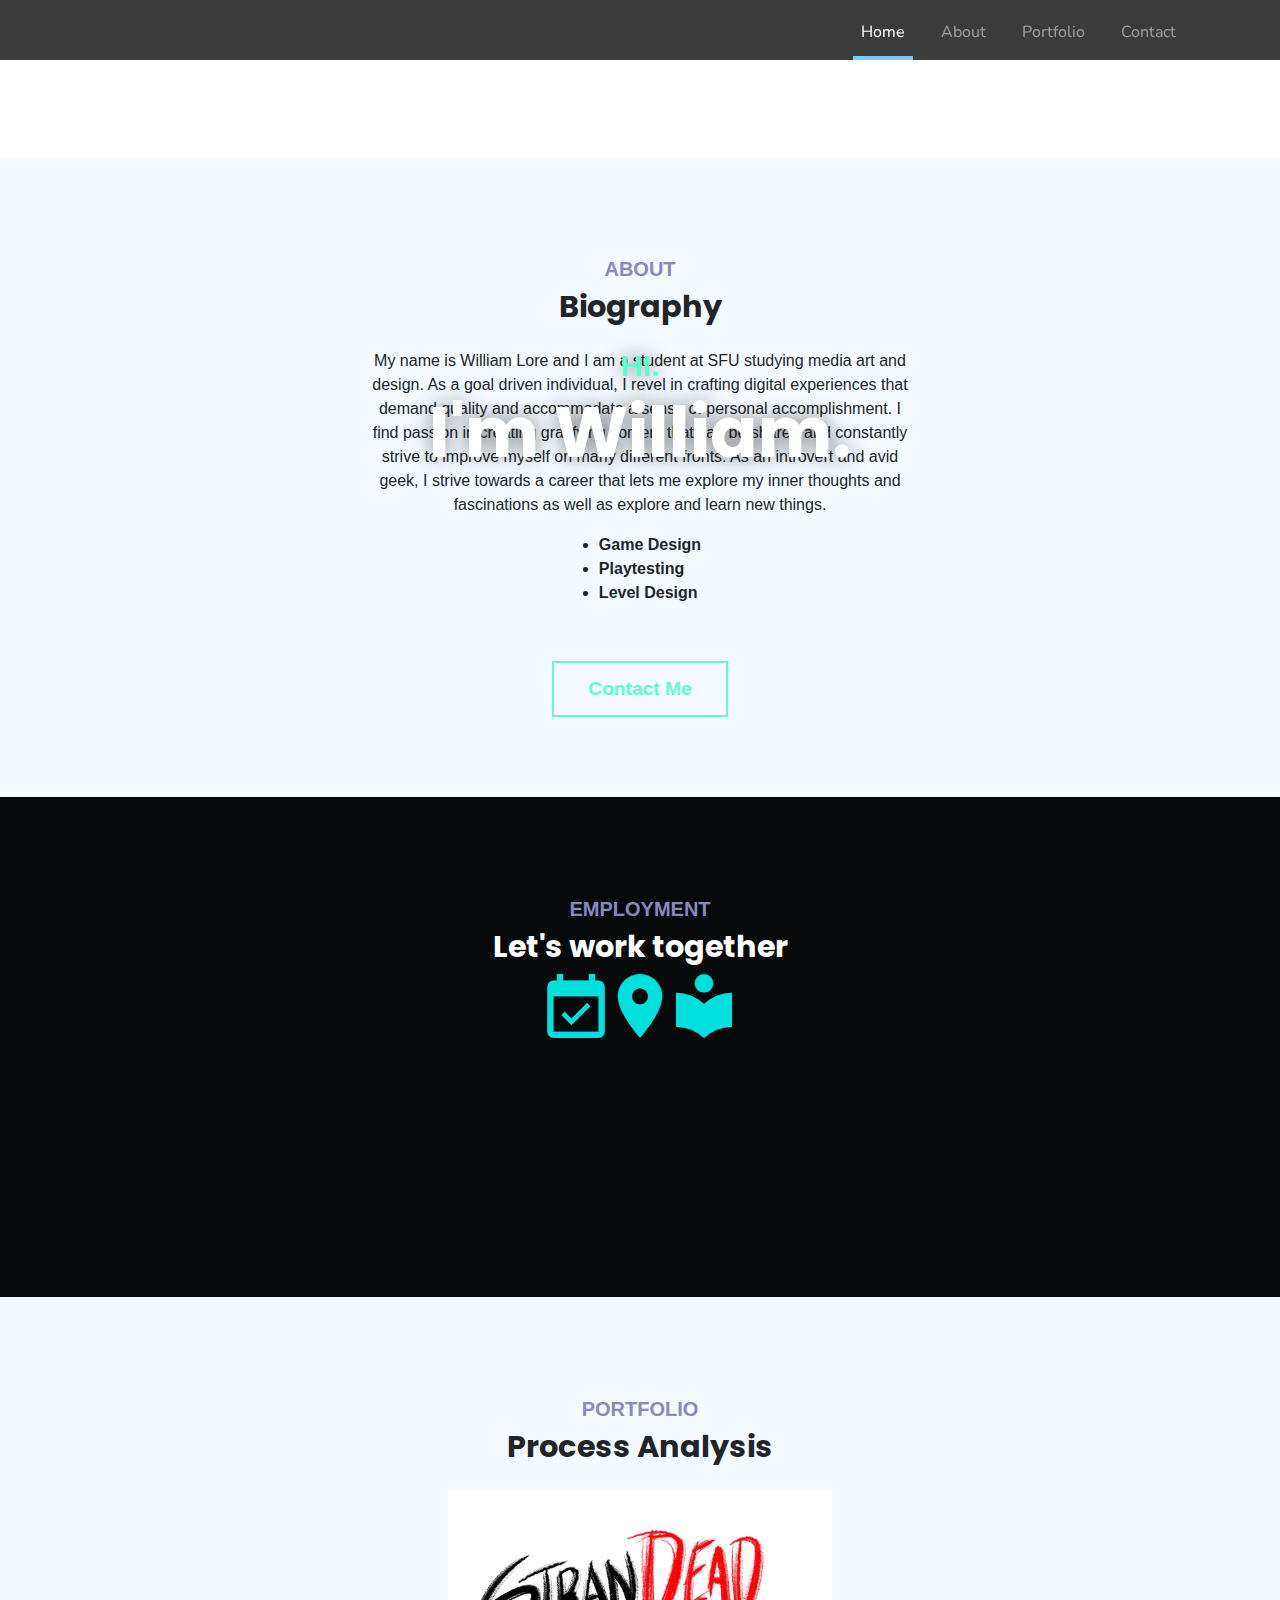
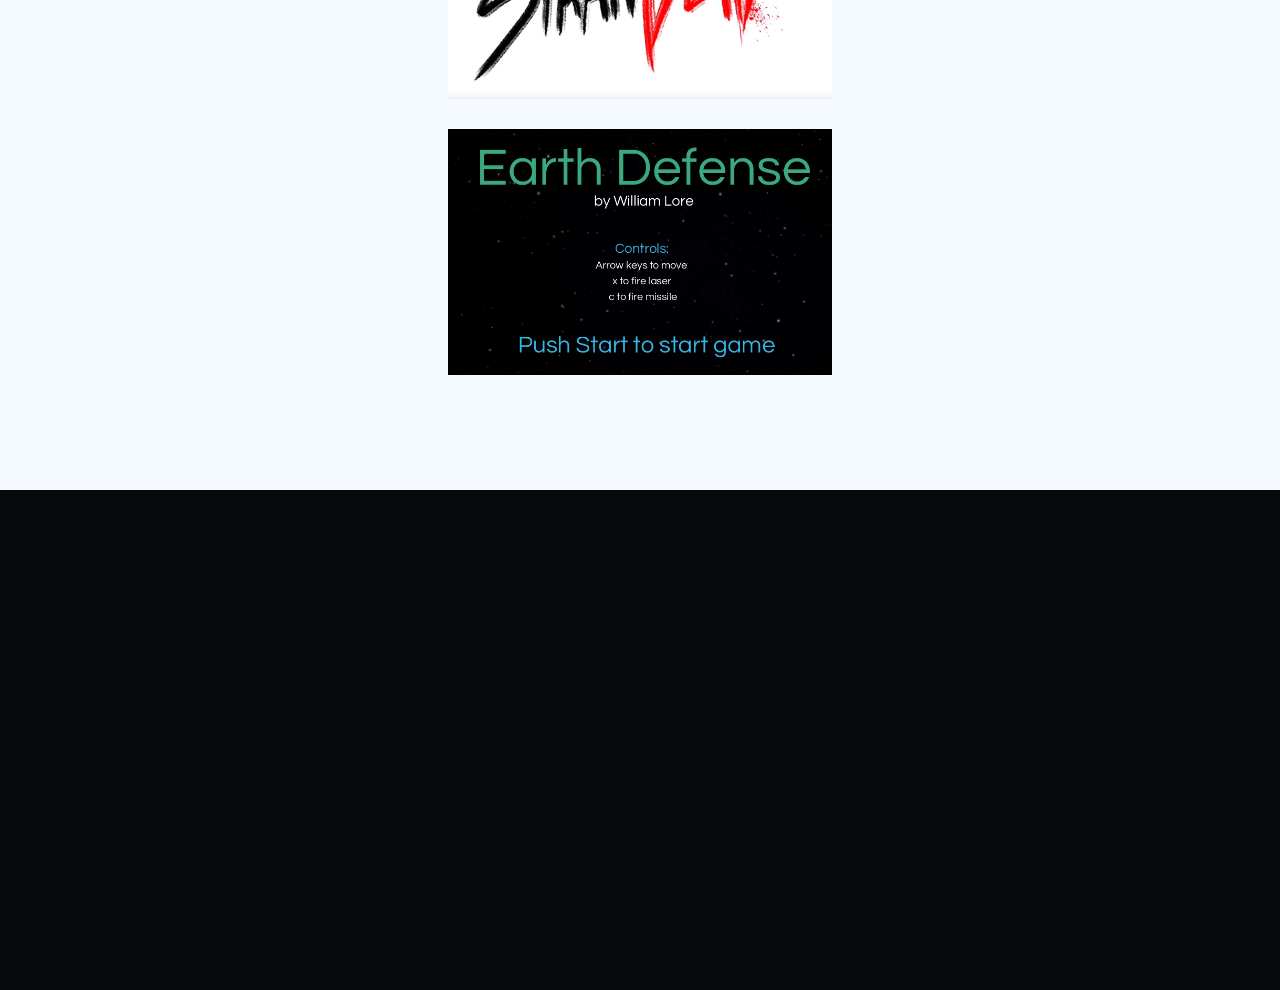
==== Final Portfolio/index.html @ f17a0627 "April 3 Updates" ====
<!doctype html>
<html lang="en">

<head>
    <meta charset="utf-8">
    <meta name="viewport" content="width=device-width, initial-scale=1.0">
    <title>Bootstrap Test</title>
    <!-- Bootstrap elements -->
    <script src="https://code.jquery.com/jquery-3.2.1.slim.min.js" integrity="sha384-KJ3o2DKtIkvYIK3UENzmM7KCkRr/rE9/Qpg6aAZGJwFDMVNA/GpGFF93hXpG5KkN" crossorigin="anonymous"></script>
    <script src="https://cdnjs.cloudflare.com/ajax/libs/popper.js/1.12.9/umd/popper.min.js" integrity="sha384-ApNbgh9B+Y1QKtv3Rn7W3mgPxhU9K/ScQsAP7hUibX39j7fakFPskvXusvfa0b4Q" crossorigin="anonymous"></script>
    <script src="https://maxcdn.bootstrapcdn.com/bootstrap/4.0.0/js/bootstrap.min.js" integrity="sha384-JZR6Spejh4U02d8jOt6vLEHfe/JQGiRRSQQxSfFWpi1MquVdAyjUar5+76PVCmYl" crossorigin="anonymous"></script>
    <link rel="stylesheet" href="https://maxcdn.bootstrapcdn.com/bootstrap/4.0.0/css/bootstrap.min.css" integrity="sha384-Gn5384xqQ1aoWXA+058RXPxPg6fy4IWvTNh0E263XmFcJlSAwiGgFAW/dAiS6JXm" 
    crossorigin="anonymous">
    <!-- jquery -->
    <script src="js/jquery-3.3.1.min.js"></script>
    <!-- css links -->
    <link rel="stylesheet" href="css/main.css">
    <link rel="stylesheet" href="css/grid.css">
    <!-- fonts -->
    <link href="https://fonts.googleapis.com/css?family=Poppins" rel="stylesheet">
    <link href="https://fonts.googleapis.com/css?family=Nunito" rel="stylesheet">
</head>

<body>
  <nav class="navbar navbar-expand-md navbar-dark fixed-top navbar-color">
      <div class="container">
        <a class="navbar-brand" href="#"></a>
        <button class="navbar-toggler collapsed" type="button" data-toggle="collapse" data-target="#navbarCollapse" aria-controls="navbarCollapse" aria-expanded="false" aria-label="Toggle navigation">
          <span class="navbar-toggler-icon"></span>
        </button>
        <div class="navbar-collapse collapse navbar-custom" id="navbarCollapse">
          <ul class="navbar-nav">
              <li class="nav-item"><a class="nav-link active" href="#1">Home</a></li>
              <li class="nav-item"><a class="nav-link" href="#2">About</a></li>
              <li class="nav-item"><a class="nav-link" href="#3">Portfolio</a></li>
              <li class="nav-item"><a class="nav-link" href="#4">Contact</a></li>
          </ul>

        </div>
      </div>
  </nav>
  <div class="sections">
      <section class="intro" id="1">
        <video autoplay muted loop id="myVideo">
          <source src="testpls.mp4" type="video/mp4">
        </video>
      </section>

      </section>
      <div class="intro-text">
        <h1>HI.</h1>
        <h2>I'm William.</h2>
      </div>
      <section class="about" id ="2">
            <h3>about</h3>
            <h4>Biography</h4>
            <p class="bio">My name is William Lore and I am a student at SFU studying media art and design. As a  goal driven individual, 
            I revel in crafting digital experiences that demand quality and accommodate a sense of personal accomplishment. 
            I find passion in creating gratifying content that can be shared and constantly strive to improve myself on many different fronts. 
            As an introvert and avid geek, I strive towards a career that lets me explore 
            my inner thoughts and fascinations as well as explore and learn new things.</p>
            <ul>
              <b><li> Game Design </li></b>
              <b><li> Playtesting </li></b>
              <b><li> Level Design </li></b>
            </ul>
            <button class="button"> Contact Me </button>
      <!-- Employment Section-->
            <div class="employment">
              <h3>employment</h3>
              <h4>Let's work together</h4>
              <div class="grid-flex">
                  <div class="grid-flex-1of3">
                      <img src="img/available.png" alt="Image">
                  </div>
                  <div class="grid-flex-1of3">
                      <img src="img/map.png" alt="Image" >
                  </div>    
                  <div class="grid-flex-1of3">
                      <img src="img/reading.png" alt="Image" >
                  </div>    
              </div>

            </div>
      </section>
      <!-- Portfolio Section -->
      <section class="portfolio" id="3">
          <h3>portfolio</h3>
          <h4>Process Analysis</h4>
          <div class="image-link">
              <img src="img/pa1.png" alt="Image" class="image">
              <div class="overlay">
                  <div class="text">View Project Details</div>
              </div>
          </div>
          <div class="image-link">
              <img src="img/pa2.png" alt="Image" class="image">
              <div class="overlay">
                  <div class="text">View Project Details</div>
              </div>
          </div>
      </section>
      <section class="contact" id="4"></section>
  </div>


  <script>
  var sections = $('section')
    , nav = $('nav')
    , nav_height = nav.outerHeight();

  $(window).on('scroll', function () {
    var cur_pos = $(this).scrollTop();
    
    sections.each(function() {
      var top = $(this).offset().top - nav_height-4,
          bottom = top + $(this).outerHeight();
      
      if (cur_pos >= top && cur_pos <= bottom) {
        nav.find('a').removeClass('active');
        sections.removeClass('active');
        
        $(this).addClass('active');
        nav.find('a[href="#'+$(this).attr('id')+'"]').addClass('active');
      }
    });
  });

  nav.find('a').on('click', function () {
    var $el = $(this)
      , id = $el.attr('href');
    
    $('html, body').animate({
      scrollTop: $(id).offset().top - nav_height
    }, 500);
    
    return false;
  });
  </script>
  
</body>
</html>
---- Final Portfolio/css/main.css ----
/* Font and box styling for different tag elements */
h1{
    font-size:1.9em;
    font-family: 'Poppins-medium', sans-serif;
    text-transform: uppercase;
	color: #5DFDCB;
	text-align:center;
    text-shadow: 0 0 20px rgba(0, 0, 0, 0.5); 
    font-weight: bold;
}
h2 {
    font-size:4.4em;
    font-family: 'Poppins', sans-serif;
    font-weight:bold;
	color:white;
	text-align:center;
	text-shadow: 0 0 20px rgba(0, 0, 0, 0.5);
}
h3{
    font-size: 1.25em;
	color: #8789C0;
	font-family: 'Poppins-medium', sans-serif !important;
    text-transform: uppercase;
    font-weight:bold;
}
h4{
	font-size:1.9em;
	font-family: 'Poppins', sans-serif;
    font-weight: bold;
}

.button {
    background-color: transparent;
    border: none;
    color: white;
    padding: .6em 1.8em;
    text-align: center;
    text-decoration: none;
    display: inline-block;
    font-size: 1.2em;
    margin: 4px 2px;
    -webkit-transition-duration: 0.4s;
    transition-duration: 0.4s;
    cursor: pointer;
    border: 2px solid #5DFDCB;
    color: #5DFDCB;
    font-weight: bold;
    margin:40px 0;
    margin-bottom:80px;
}
.button:hover{
	background-color:#5DFDCB;
	color:white;
}
.navbar-color{
    background-color: rgba(0, 0, 0, 0.77); /* RGBa with 0.9 opacity */
    line-height: 2em;
}
.navbar-custom{
    justify-content: flex-end;
    font-family: 'Nunito', sans-serif !important;
}
.navbar-custom li{
    padding:0 10px;
}

.navbar-custom a.active{
    border-bottom:4px solid #7CC6FE;
}

/*intro section styling*/
.intro { 
    -webkit-background-size: cover;
    -moz-background-size: cover;
    background-size: cover;
    background-attachment: fixed;
    width: 100%;
    height: 100%;
    border:0;
    display: table;
    position: relative;
    text-align: center;
    filter:brightness(40%);
    right:100%;
}

.intro-text {
    position: absolute;
    top: 50%;
    left: 50%;
	transform: translate(-50%, -75%);
	display:flex;
	flex-direction:column;
}

/*sections styling*/
.about, .portfolio, .employment, .contact{
    display: flex;
    flex-direction:column;
    align-content: center;
    align-items:center;
    border:0;
}
.about, .portfolio, .employment{
    padding:100px 0;
    background-color: #F4FAFF;
}
.contact, .employment {
    width:100%;
    background-color: #08090A;
    height:500px;
}

/*about section styling*/
.about {
    padding-bottom:0;
}
.about ul{
    padding-left:20px;
}

.bio {
    max-width:540px;
    text-align:center;
    margin:1em; 
}
.employment h4 {
    color:white;
}

/* portfolio section styling */
.image-link {
	position: relative;
	width: 30%;
	cursor:pointer;
	margin:15px;
}
.overlay {
	position: absolute;
	top: 0;
	bottom: 0;
	left: 0;
	right: 0;
	height: 100%;
	width: 100%;
	opacity: 0;
	transition: .5s ease;
	background-color: rgba(0, 0, 0, 0.678);
}

.image-link:hover .overlay {
	opacity: 1;
}

.text {
	color: white;
	font-size: 1.8em;
	position: absolute;
	top: 50%;
	left: 50%;
	transform: translate(-50%, -50%);
	-ms-transform: translate(-50%, -50%);
	text-align: center;
	text-transform: uppercase;

}
.image {
	display: block;
	width: 100%;
	height: auto;
}
---- Final Portfolio/css/grid.css ----
/* This stylesheet covers dimensions of columns as well as its responsiveness among different resolutions*/
/* With this selector, we are specifying that all objects use the border-box model (not the content-box model)*/

*, *::after, *::before {
	-webkit-box-sizing: border-box;
	-moz-box-sizing: border-box;
	box-sizing: border-box;
}
.grid-flex{
    display:flex;
    max-width:1138px;
    justify-content:space-between;
   
}

.grid-flex-1of3 {
    display:flex;
    flex-direction:column;
    align-content:center;
   
}
/* Small devices (tablets, 768px and up) */
@media (min-width: 767.98px) { 
    .intro {
        right:0;
    }

    .navbar-color{
        padding-bottom:0;
    }

}
@media (min-width: 576px){
    .container {
        max-width:1138px;
    }
}
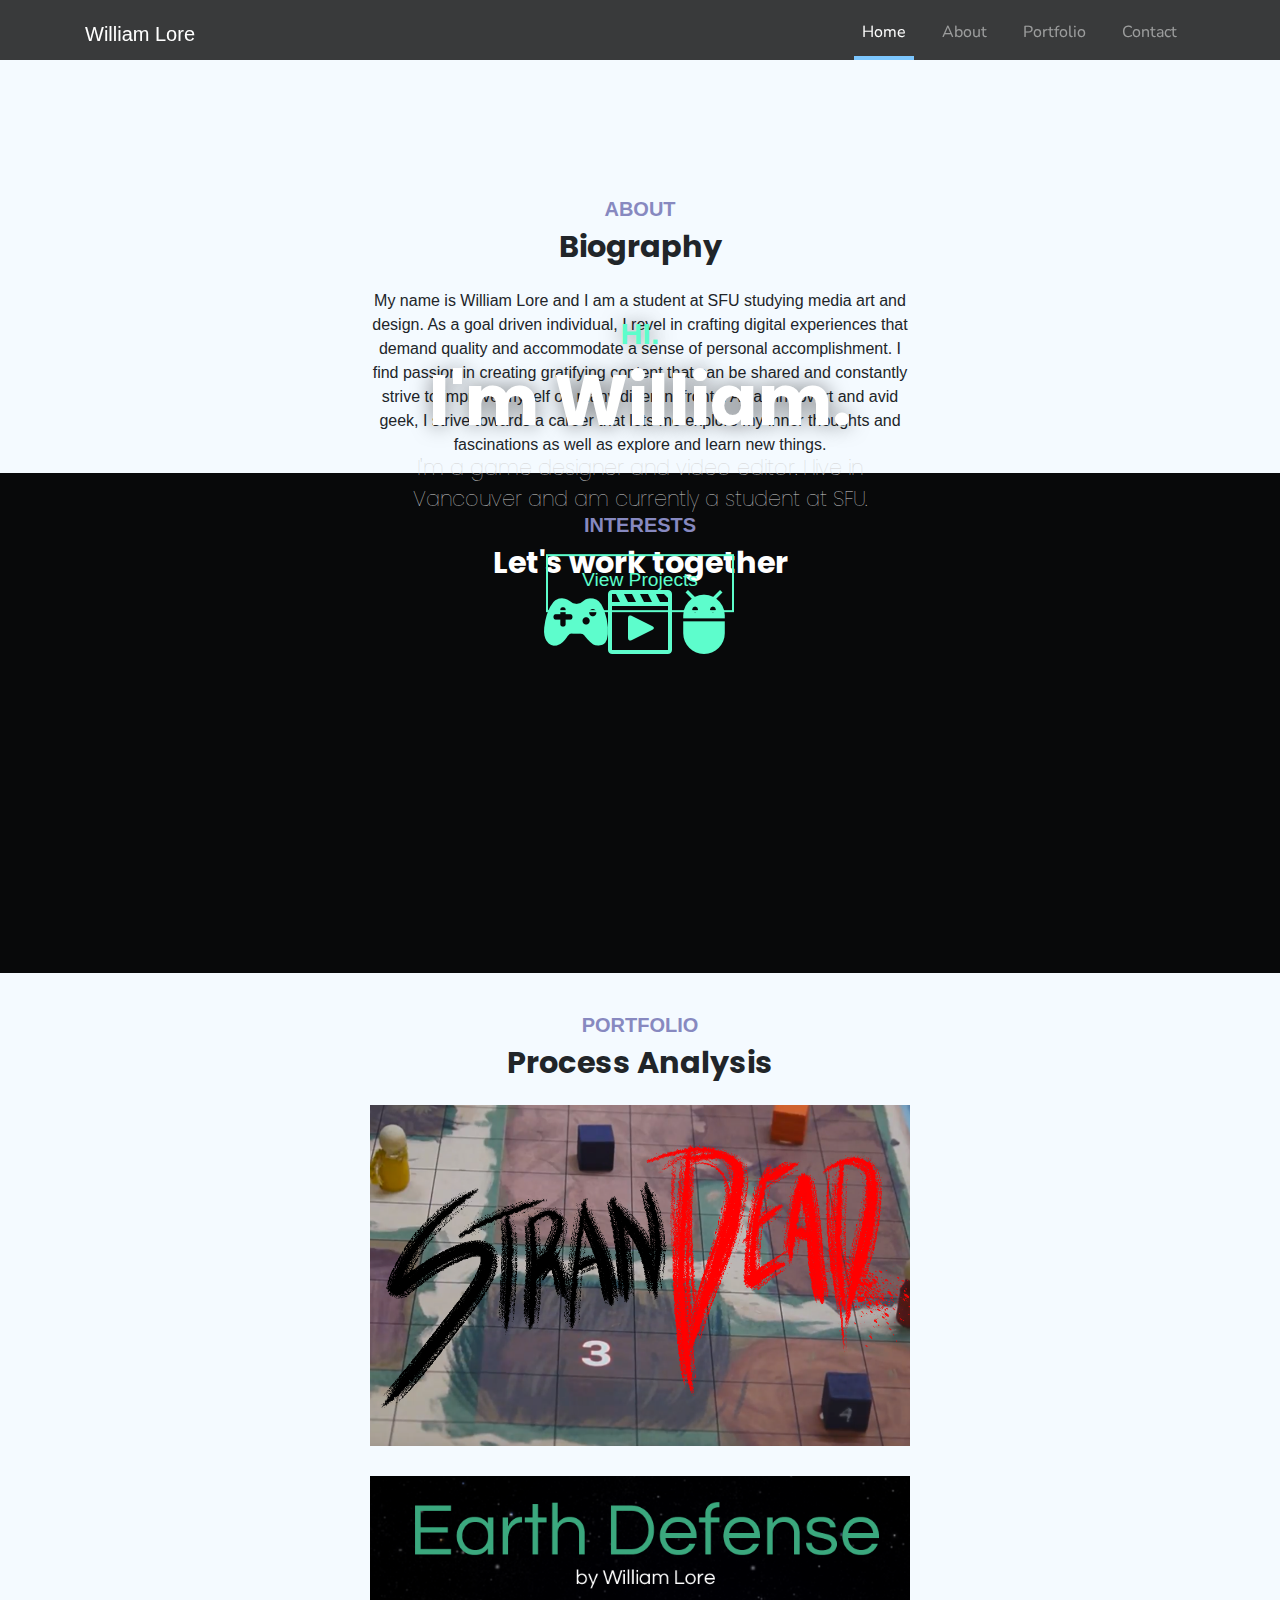
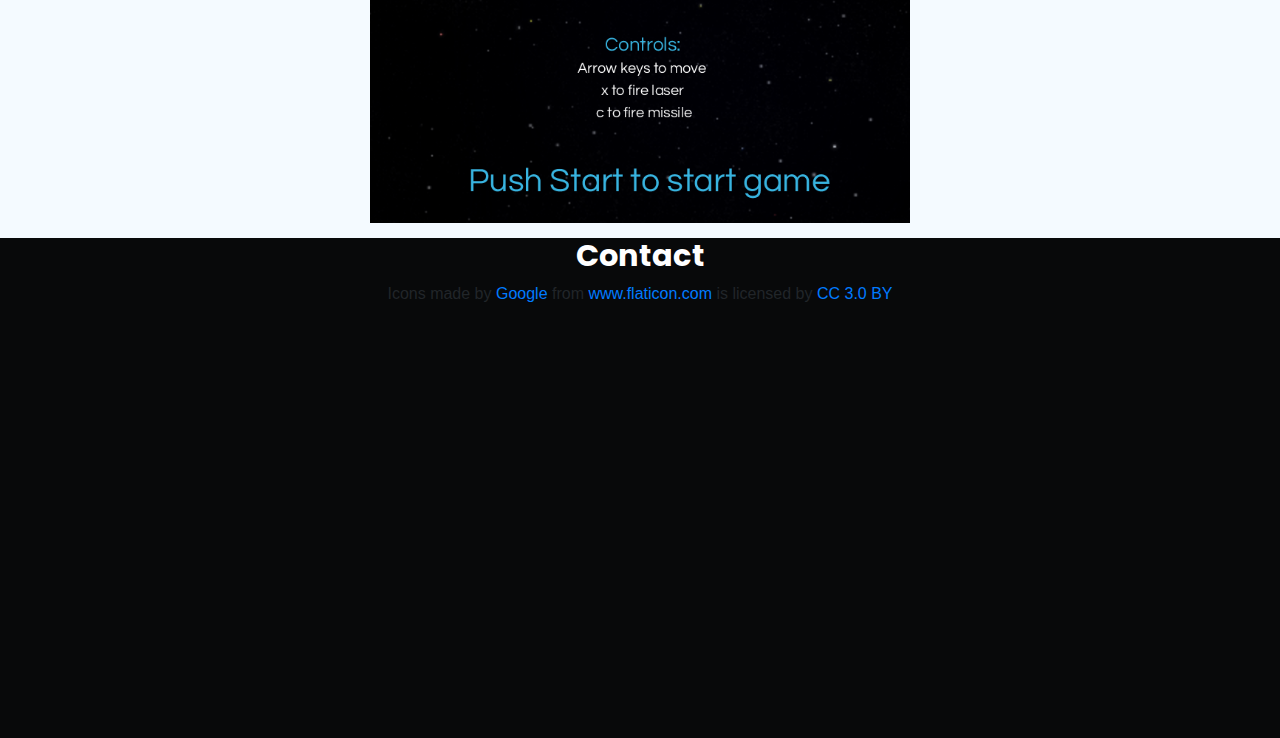
==== commit ed22e52d: "Splash Page Content + Responsiveness" ====
--- a/Final Portfolio/index.html
+++ b/Final Portfolio/index.html
@@ -24,7 +24,7 @@
 <body>
   <nav class="navbar navbar-expand-md navbar-dark fixed-top navbar-color">
       <div class="container">
-        <a class="navbar-brand" href="#"></a>
+        <a class="navbar-brand" href="#">William Lore</a>
         <button class="navbar-toggler collapsed" type="button" data-toggle="collapse" data-target="#navbarCollapse" aria-controls="navbarCollapse" aria-expanded="false" aria-label="Toggle navigation">
           <span class="navbar-toggler-icon"></span>
         </button>
@@ -35,21 +35,23 @@
               <li class="nav-item"><a class="nav-link" href="#3">Portfolio</a></li>
               <li class="nav-item"><a class="nav-link" href="#4">Contact</a></li>
           </ul>
-
         </div>
       </div>
   </nav>
   <div class="sections">
+      <!-- Splash page -->
       <section class="intro" id="1">
         <video autoplay muted loop id="myVideo">
           <source src="testpls.mp4" type="video/mp4">
         </video>
       </section>
-
-      </section>
       <div class="intro-text">
         <h1>HI.</h1>
-        <h2>I'm William.</h2>
+        <h2>I'm William.</h2> 
+        <p class="short-bio">
+          I'm a game designer and video editor. I live in Vancouver and am currently a student at SFU.
+        </p>
+        <button class="button"> View Projects </button>
       </div>
       <section class="about" id ="2">
             <h3>about</h3>
@@ -59,25 +61,19 @@
             I find passion in creating gratifying content that can be shared and constantly strive to improve myself on many different fronts. 
             As an introvert and avid geek, I strive towards a career that lets me explore 
             my inner thoughts and fascinations as well as explore and learn new things.</p>
-            <ul>
-              <b><li> Game Design </li></b>
-              <b><li> Playtesting </li></b>
-              <b><li> Level Design </li></b>
-            </ul>
-            <button class="button"> Contact Me </button>
-      <!-- Employment Section-->
-            <div class="employment">
-              <h3>employment</h3>
+      <!--Section-->
+            <div class="interests">
+              <h3>interests</h3>
               <h4>Let's work together</h4>
-              <div class="grid-flex">
+              <div class="flex-row">
                   <div class="grid-flex-1of3">
-                      <img src="img/available.png" alt="Image">
+                      <img src="img/gamepad.png" alt="Image">
                   </div>
                   <div class="grid-flex-1of3">
-                      <img src="img/map.png" alt="Image" >
+                      <img src="img/play-button.png" alt="Image" >
                   </div>    
                   <div class="grid-flex-1of3">
-                      <img src="img/reading.png" alt="Image" >
+                      <img src="img/android.png" alt="Image" >
                   </div>    
               </div>
 
@@ -87,56 +83,31 @@
       <section class="portfolio" id="3">
           <h3>portfolio</h3>
           <h4>Process Analysis</h4>
-          <div class="image-link">
-              <img src="img/pa1.png" alt="Image" class="image">
-              <div class="overlay">
-                  <div class="text">View Project Details</div>
+          <div class="flex-col">
+              <div class="image-link">
+                  <img src="img/strandead.png" alt="Image" class="image">
+                  <div class="overlay">
+                      <div class="text">View Project Details</div>
+                  </div>
+              </div>
+              <div class="image-link">
+                  <img src="img/pa2.png" alt="Image" class="image">
+                  <div class="overlay">
+                      <div class="text">View Project Details</div>
+                  </div>
               </div>
           </div>
-          <div class="image-link">
-              <img src="img/pa2.png" alt="Image" class="image">
-              <div class="overlay">
-                  <div class="text">View Project Details</div>
-              </div>
-          </div>
+
       </section>
-      <section class="contact" id="4"></section>
+      <!-- Contact Section -->
+      <section class="contact" id="4">
+        <h4>Contact</h4>
+        <div>Icons made by <a href="https://www.flaticon.com/authors/google" title="Google">Google</a> from <a href="https://www.flaticon.com/" title="Flaticon">www.flaticon.com</a> is licensed by <a href="http://creativecommons.org/licenses/by/3.0/" title="Creative Commons BY 3.0" target="_blank">CC 3.0 BY</a></div>
+      </section>
   </div>
 
 
-  <script>
-  var sections = $('section')
-    , nav = $('nav')
-    , nav_height = nav.outerHeight();
-
-  $(window).on('scroll', function () {
-    var cur_pos = $(this).scrollTop();
-    
-    sections.each(function() {
-      var top = $(this).offset().top - nav_height-4,
-          bottom = top + $(this).outerHeight();
-      
-      if (cur_pos >= top && cur_pos <= bottom) {
-        nav.find('a').removeClass('active');
-        sections.removeClass('active');
-        
-        $(this).addClass('active');
-        nav.find('a[href="#'+$(this).attr('id')+'"]').addClass('active');
-      }
-    });
-  });
-
-  nav.find('a').on('click', function () {
-    var $el = $(this)
-      , id = $el.attr('href');
-    
-    $('html, body').animate({
-      scrollTop: $(id).offset().top - nav_height
-    }, 500);
-    
-    return false;
-  });
-  </script>
+  <script src="js/myscripts.js"></script>
   
 </body>
 </html>
--- a/Final Portfolio/css/main.css
+++ b/Final Portfolio/css/main.css
@@ -17,6 +17,7 @@
 	text-shadow: 0 0 20px rgba(0, 0, 0, 0.5);
 }
 h3{
+    padding-top: 40px;
     font-size: 1.25em;
 	color: #8789C0;
 	font-family: 'Poppins-medium', sans-serif !important;
@@ -30,24 +31,22 @@
 }
 
 .button {
+    -webkit-transition-duration: 0.4s;
+    transition-duration: 0.4s;
     background-color: transparent;
     border: none;
     color: white;
-    padding: .6em 1.8em;
+    padding: .5em 1.8em .8em;
+    display: inline-block;
     text-align: center;
-    text-decoration: none;
-    display: inline-block;
     font-size: 1.2em;
-    margin: 4px 2px;
-    -webkit-transition-duration: 0.4s;
-    transition-duration: 0.4s;
     cursor: pointer;
     border: 2px solid #5DFDCB;
     color: #5DFDCB;
-    font-weight: bold;
-    margin:40px 0;
-    margin-bottom:80px;
+    font-weight: 500;
+    margin:40px auto;
 }
+
 .button:hover{
 	background-color:#5DFDCB;
 	color:white;
@@ -55,6 +54,7 @@
 .navbar-color{
     background-color: rgba(0, 0, 0, 0.77); /* RGBa with 0.9 opacity */
     line-height: 2em;
+    padding-bottom:0;
 }
 .navbar-custom{
     justify-content: flex-end;
@@ -81,31 +81,39 @@
     position: relative;
     text-align: center;
     filter:brightness(40%);
-    right:100%;
 }
-
 .intro-text {
     position: absolute;
     top: 50%;
     left: 50%;
-	transform: translate(-50%, -75%);
+	transform: translate(-50%, -40%);
 	display:flex;
-	flex-direction:column;
+    flex-direction:column;
+}
+
+.short-bio {
+    color: lightgray;
+    font-family: 'Poppins', sans-serif;
+    font-weight:100;
+    max-width:480px;
+    float:left;
+    font-size:1.3em;
+    margin:0;
+    text-align:center;
 }
 
 /*sections styling*/
-.about, .portfolio, .employment, .contact{
+.about, .portfolio, .interests, .contact{
     display: flex;
     flex-direction:column;
     align-content: center;
     align-items:center;
     border:0;
 }
-.about, .portfolio, .employment{
-    padding:100px 0;
+.about, .portfolio, .sections{
     background-color: #F4FAFF;
 }
-.contact, .employment {
+.contact, .interests {
     width:100%;
     background-color: #08090A;
     height:500px;
@@ -124,14 +132,14 @@
     text-align:center;
     margin:1em; 
 }
-.employment h4 {
+.interests, .contact h4 {
     color:white;
 }
 
 /* portfolio section styling */
 .image-link {
 	position: relative;
-	width: 30%;
+	width: 55%;
 	cursor:pointer;
 	margin:15px;
 }
--- a/Final Portfolio/css/grid.css
+++ b/Final Portfolio/css/grid.css
@@ -7,33 +7,73 @@
 	-moz-box-sizing: border-box;
 	box-sizing: border-box;
 }
-.grid-flex{
+.flex-row{
+    display:flex;
+    align-content:center;
+    max-width:1138px;
+}
+.flex-col{
     display:flex;
     max-width:1138px;
-    justify-content:space-between;
-   
+    flex-direction:column;
+    align-items:center;
 }
 
 .grid-flex-1of3 {
     display:flex;
     flex-direction:column;
     align-content:center;
-   
 }
+
+
+@media (max-width: 800px) { 
+    h2{
+        font-size:3.3em;
+    }
+    .short-bio{
+        font-size:1.15em;
+    }
+}
+
 /* Small devices (tablets, 768px and up) */
-@media (min-width: 767.98px) { 
+@media (max-width: 767.98px) { 
     .intro {
-        right:0;
+        right:130%;
     }
-
     .navbar-color{
-        padding-bottom:0;
+        padding-bottom:8px;
+    }
+    .container {
+        max-width:1138px;
+    }
+    .image-link{
+        width:75%;
     }
 
 }
-@media (min-width: 576px){
-    .container {
-        max-width:1138px;
+
+@media (max-width: 600px){
+    h1{
+        font-size: 1.5em;
     }
+    h2{
+        font-size:2.7em;
+    }
+    .short-bio{
+        font-size:1.03em;
+    }
+    .button{
+        margin: 30px auto;
+        padding: .5em 1.7em .7em;
+    }
+
+ 
 }
 
+@media (max-width: 400px){
+   .button{
+       font-size: 1.05em;
+       padding: .5em 1.6em .6em;
+   }
+}
+
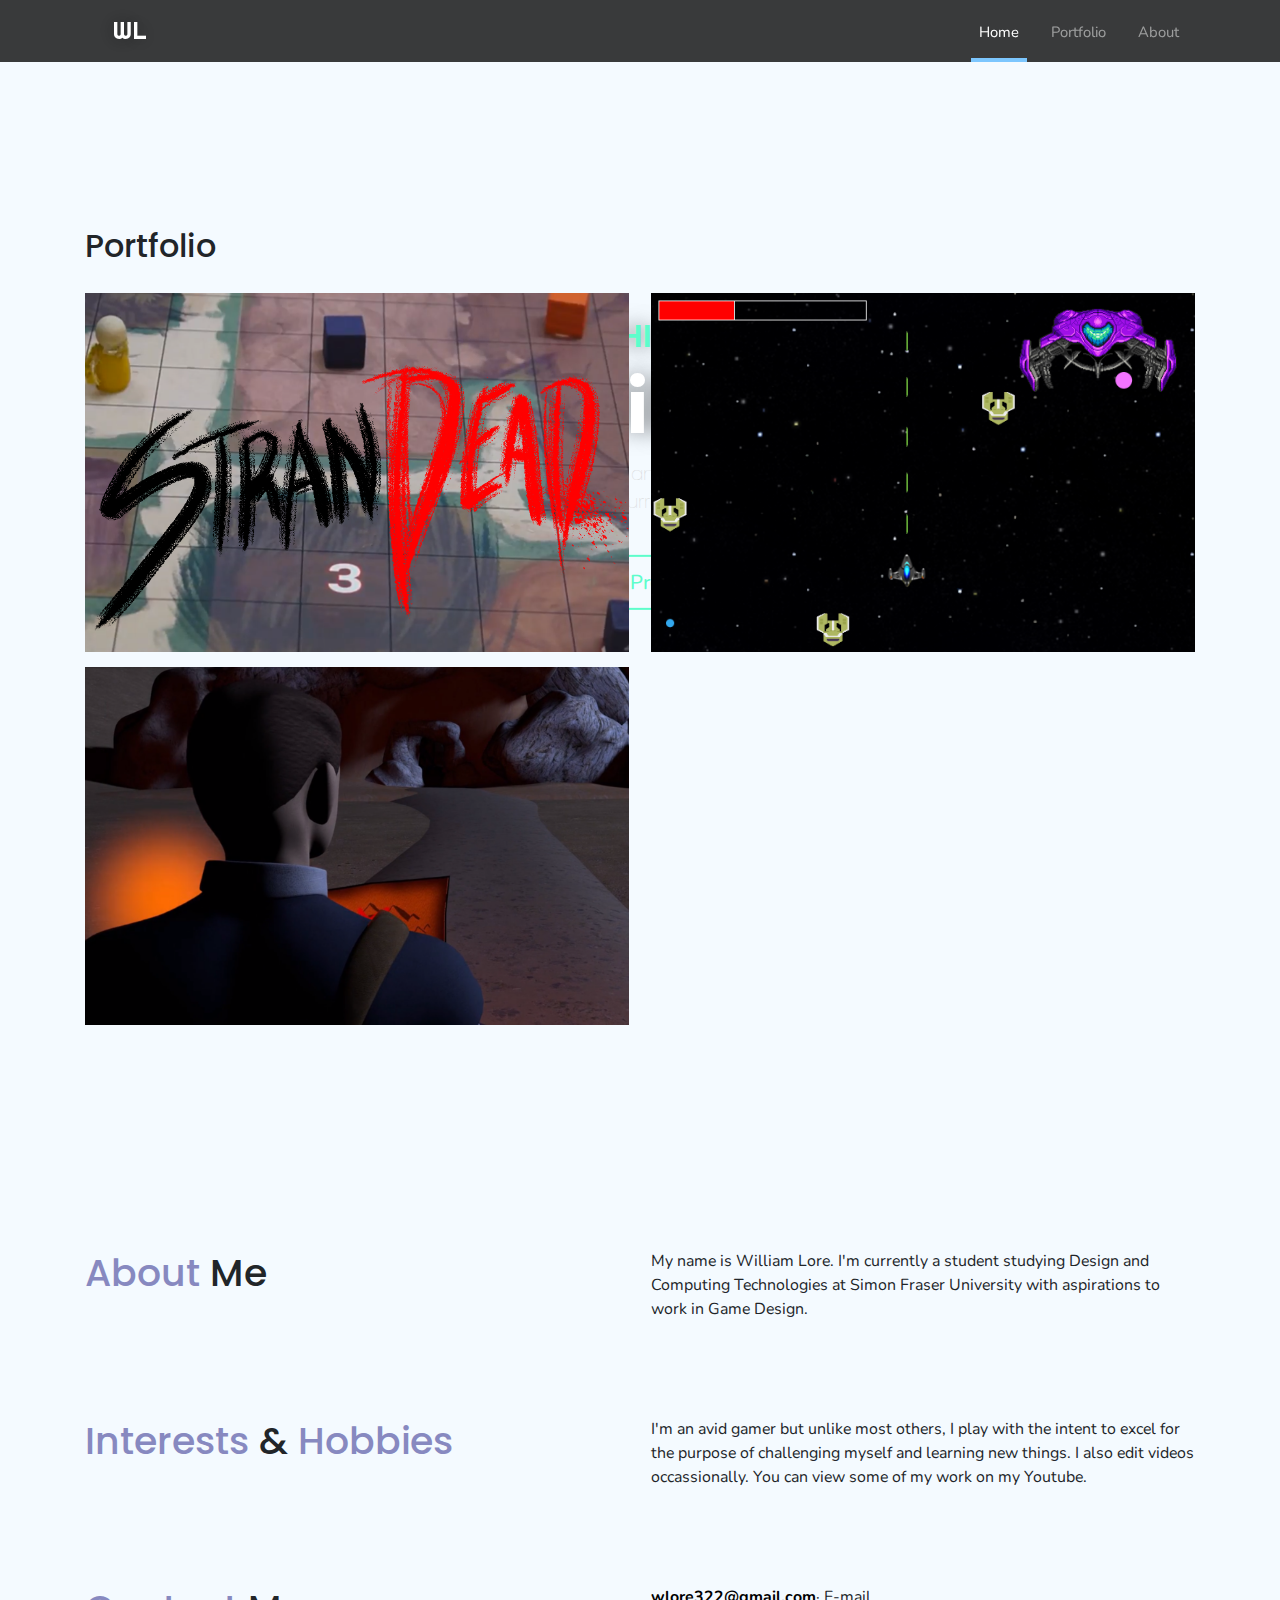
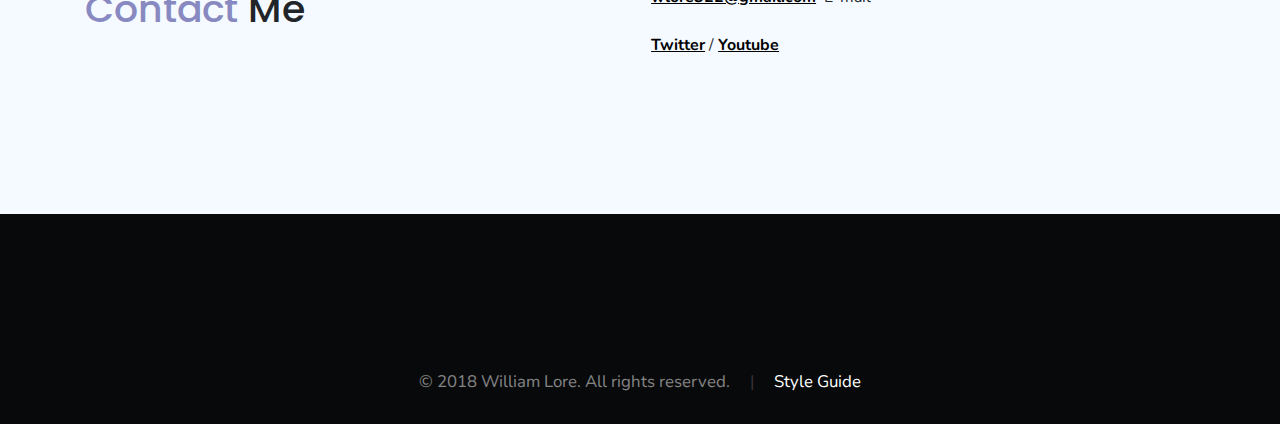
==== commit ec33af54: "Portfolio + Bio Updates" ====
--- a/Final Portfolio/index.html
+++ b/Final Portfolio/index.html
@@ -4,7 +4,9 @@
 <head>
     <meta charset="utf-8">
     <meta name="viewport" content="width=device-width, initial-scale=1.0">
-    <title>Bootstrap Test</title>
+    <title>William Lore's Portfolio</title>
+    <!-- Shortcut Icon -->
+    <link rel="shortcut icon" href="img/brand.ico"/>
     <!-- Bootstrap elements -->
     <script src="https://code.jquery.com/jquery-3.2.1.slim.min.js" integrity="sha384-KJ3o2DKtIkvYIK3UENzmM7KCkRr/rE9/Qpg6aAZGJwFDMVNA/GpGFF93hXpG5KkN" crossorigin="anonymous"></script>
     <script src="https://cdnjs.cloudflare.com/ajax/libs/popper.js/1.12.9/umd/popper.min.js" integrity="sha384-ApNbgh9B+Y1QKtv3Rn7W3mgPxhU9K/ScQsAP7hUibX39j7fakFPskvXusvfa0b4Q" crossorigin="anonymous"></script>
@@ -13,99 +15,115 @@
     crossorigin="anonymous">
     <!-- jquery -->
     <script src="js/jquery-3.3.1.min.js"></script>
-    <!-- css links -->
+    <!-- CSS links -->
     <link rel="stylesheet" href="css/main.css">
     <link rel="stylesheet" href="css/grid.css">
-    <!-- fonts -->
+    <!-- Fonts -->
     <link href="https://fonts.googleapis.com/css?family=Poppins" rel="stylesheet">
     <link href="https://fonts.googleapis.com/css?family=Nunito" rel="stylesheet">
+    <link href="https://fonts.googleapis.com/css?family=Righteous" rel="stylesheet">
 </head>
 
 <body>
   <nav class="navbar navbar-expand-md navbar-dark fixed-top navbar-color">
       <div class="container">
-        <a class="navbar-brand" href="#">William Lore</a>
+        <a class="navbar-brand" href="#1">WL </a>
         <button class="navbar-toggler collapsed" type="button" data-toggle="collapse" data-target="#navbarCollapse" aria-controls="navbarCollapse" aria-expanded="false" aria-label="Toggle navigation">
           <span class="navbar-toggler-icon"></span>
         </button>
         <div class="navbar-collapse collapse navbar-custom" id="navbarCollapse">
           <ul class="navbar-nav">
               <li class="nav-item"><a class="nav-link active" href="#1">Home</a></li>
-              <li class="nav-item"><a class="nav-link" href="#2">About</a></li>
-              <li class="nav-item"><a class="nav-link" href="#3">Portfolio</a></li>
-              <li class="nav-item"><a class="nav-link" href="#4">Contact</a></li>
+              <li class="nav-item"><a class="nav-link" href="#2">Portfolio</a></li>
+              <li class="nav-item"><a class="nav-link" href="#3">About</a></li>
           </ul>
         </div>
       </div>
   </nav>
   <div class="sections">
-      <!-- Splash page -->
-      <section class="intro" id="1">
+    <!-- Splash page -->
+    <section class="intro" id="1">
         <video autoplay muted loop id="myVideo">
-          <source src="testpls.mp4" type="video/mp4">
+        <source src="testpls.mp4" type="video/mp4">
         </video>
-      </section>
-      <div class="intro-text">
+    </section>
+    <div class="intro-text">
         <h1>HI.</h1>
         <h2>I'm William.</h2> 
         <p class="short-bio">
-          I'm a game designer and video editor. I live in Vancouver and am currently a student at SFU.
+        I'm a game designer and video editor. I live in Vancouver and am currently a student at SFU.
         </p>
         <button class="button"> View Projects </button>
-      </div>
-      <section class="about" id ="2">
-            <h3>about</h3>
-            <h4>Biography</h4>
-            <p class="bio">My name is William Lore and I am a student at SFU studying media art and design. As a  goal driven individual, 
-            I revel in crafting digital experiences that demand quality and accommodate a sense of personal accomplishment. 
-            I find passion in creating gratifying content that can be shared and constantly strive to improve myself on many different fronts. 
-            As an introvert and avid geek, I strive towards a career that lets me explore 
-            my inner thoughts and fascinations as well as explore and learn new things.</p>
-      <!--Section-->
-            <div class="interests">
-              <h3>interests</h3>
-              <h4>Let's work together</h4>
-              <div class="flex-row">
-                  <div class="grid-flex-1of3">
-                      <img src="img/gamepad.png" alt="Image">
-                  </div>
-                  <div class="grid-flex-1of3">
-                      <img src="img/play-button.png" alt="Image" >
-                  </div>    
-                  <div class="grid-flex-1of3">
-                      <img src="img/android.png" alt="Image" >
-                  </div>    
-              </div>
+    </div>
+    <!-- Portfolio Section -->
+    <section class="portfolio" id="2">
+        <div class="container">
+            <h3>Portfolio</h3>
+            <div class="container-portfolio">
+                <div class="portfolio-item">
+                    <img src="img/iat312-project.png" alt="Image" class="image">
+                    <a href="strandead.html">
+                        <div class="overlay">
+                            <div class="overlay-title">StranDead</div>
+                            <div class="overlay-text">View Project Details</div>
+                        </div>
+                    </a>
+                </div>
+                <div class="portfolio-item">
+                    <a href="projectOne.html">
+                    <img src="img/iat167-project.png" alt="Image" class="image">
+                    <a href="projectTwo.html"></a>
+                        <div class="overlay">
+                            <div class="overlay-title">Earth Defense</div>
+                            <div class="overlay-text">View Project Details</div>
+                        </div>
+                    </a>
+                </div>
+                <div class="portfolio-item">
+                    <img src="img/iat343-project.png" alt="Image" class="image">
+                    <a href="https://sydneemcleod.wixsite.com/343animation/final-project">
+                        <div class="overlay">
+                            <div class="overlay-title">Itsy Bitsy Spider</div>
+                            <div class="overlay-text">View Project Site</div>
+                        </div>
+                    </a>
+                </div>
+            </div>
+        </div>
+    </section>
+    <!-- About Section -->
+    <section class="about" id="3">
+        <div class="container">
+            <div class="container-about">
+                <h3><span class="highlight">About</span> Me </h3>
+                <p class="about-text"> My name is William Lore. I'm currently a student studying Design and Computing
+                    Technologies at Simon Fraser University with aspirations to work in Game Design. 
+                </p>
+            </div>
+            <div class="container-about">
+                <h3><span class="highlight">Interests</span> & <span class="highlight">Hobbies</span></h3>
+                <p class="about-text">I'm an avid gamer but unlike most others, I play with the intent to excel for the purpose of challenging myself and learning new things. I also edit videos occassionally. You can view some of my work on my Youtube.
+                </p>
+            </div>
+            <div class="container-about">
+                <h3><span class="highlight">Contact</span> Me </h3>
+                <p class="contact" >
+                    <a href="mailto:wlore322@gmail.com">wlore322@gmail.com</a>· E-mail <br><br>
+                    <a href="https://twitter.com/guillaumester">Twitter</a> /
+                    <a href="https://www.youtube.com/channel/UC8krr8cis5Eqs2xwgETRbFA">Youtube</a> 
+                </p>
 
             </div>
-      </section>
-      <!-- Portfolio Section -->
-      <section class="portfolio" id="3">
-          <h3>portfolio</h3>
-          <h4>Process Analysis</h4>
-          <div class="flex-col">
-              <div class="image-link">
-                  <img src="img/strandead.png" alt="Image" class="image">
-                  <div class="overlay">
-                      <div class="text">View Project Details</div>
-                  </div>
-              </div>
-              <div class="image-link">
-                  <img src="img/pa2.png" alt="Image" class="image">
-                  <div class="overlay">
-                      <div class="text">View Project Details</div>
-                  </div>
-              </div>
-          </div>
-
-      </section>
-      <!-- Contact Section -->
-      <section class="contact" id="4">
-        <h4>Contact</h4>
-        <div>Icons made by <a href="https://www.flaticon.com/authors/google" title="Google">Google</a> from <a href="https://www.flaticon.com/" title="Flaticon">www.flaticon.com</a> is licensed by <a href="http://creativecommons.org/licenses/by/3.0/" title="Creative Commons BY 3.0" target="_blank">CC 3.0 BY</a></div>
-      </section>
+        </div>
+    </section>
   </div>
-
+  <!-- Footer -->
+  <footer>
+    <div class="footer-inner">
+        <span>© 2018 William Lore. All rights reserved.</span>
+        <a href="#"> Style Guide</a>
+    </div>
+  </footer>
 
   <script src="js/myscripts.js"></script>
   
--- a/Final Portfolio/css/main.css
+++ b/Final Portfolio/css/main.css
@@ -1,4 +1,8 @@
 /* Font and box styling for different tag elements */
+body {
+    font-family: 'Nunito', sans-serif;
+    font-size: 1.05em;
+}
 h1{
     font-size:1.9em;
     font-family: 'Poppins-medium', sans-serif;
@@ -17,17 +21,9 @@
 	text-shadow: 0 0 20px rgba(0, 0, 0, 0.5);
 }
 h3{
-    padding-top: 40px;
-    font-size: 1.25em;
-	color: #8789C0;
-	font-family: 'Poppins-medium', sans-serif !important;
-    text-transform: uppercase;
-    font-weight:bold;
-}
-h4{
 	font-size:1.9em;
-	font-family: 'Poppins', sans-serif;
-    font-weight: bold;
+    font-family: 'Poppins', sans-serif;
+    padding-bottom:20px;
 }
 
 .button {
@@ -36,7 +32,7 @@
     background-color: transparent;
     border: none;
     color: white;
-    padding: .5em 1.8em .8em;
+    padding: .5em 1.6em;
     display: inline-block;
     text-align: center;
     font-size: 1.2em;
@@ -46,24 +42,36 @@
     font-weight: 500;
     margin:40px auto;
 }
-
 .button:hover{
 	background-color:#5DFDCB;
 	color:white;
+}
+
+.navbar-brand {
+    font-family: 'Righteous';
+    font-size: 1.45em;
+    color:#F4FAFF;
+    text-shadow: 0 0 20px rgba(0, 0, 0, 0.5);
+    padding: 14px 28px;
+}
+.navbar-brand:hover{
+    background-color:rgba(93, 253, 202, 0.829);
 }
 .navbar-color{
     background-color: rgba(0, 0, 0, 0.77); /* RGBa with 0.9 opacity */
     line-height: 2em;
     padding-bottom:0;
+    padding-top:0;
 }
 .navbar-custom{
     justify-content: flex-end;
     font-family: 'Nunito', sans-serif !important;
+    font-size: 0.88em;
+    padding-top: 8px;
 }
 .navbar-custom li{
-    padding:0 10px;
-}
-
+    padding:0 8px;
+}
 .navbar-custom a.active{
     border-bottom:4px solid #7CC6FE;
 }
@@ -97,51 +105,37 @@
     font-weight:100;
     max-width:480px;
     float:left;
-    font-size:1.3em;
+    font-size:1.1em;
     margin:0;
     text-align:center;
 }
 
 /*sections styling*/
-.about, .portfolio, .interests, .contact{
+.sections, .portfolio{
+    background-color: #F4FAFF;
+}
+
+/* portfolio section styling */
+.portfolio{
     display: flex;
+    padding: 70px 0;
     flex-direction:column;
-    align-content: center;
     align-items:center;
     border:0;
 }
-.about, .portfolio, .sections{
-    background-color: #F4FAFF;
-}
-.contact, .interests {
-    width:100%;
-    background-color: #08090A;
-    height:500px;
-}
-
-/*about section styling*/
-.about {
-    padding-bottom:0;
-}
-.about ul{
-    padding-left:20px;
-}
-
-.bio {
-    max-width:540px;
-    text-align:center;
-    margin:1em; 
-}
-.interests, .contact h4 {
-    color:white;
-}
-
-/* portfolio section styling */
-.image-link {
+.portfolio-item {
 	position: relative;
-	width: 55%;
-	cursor:pointer;
-	margin:15px;
+	width: 49%;
+    cursor:pointer;
+    margin-bottom:15px;
+    transition: .3s ease;
+
+}
+.portfolio-item:hover{
+    transform:scale(1.04);
+}
+.portfolio-item:hover .overlay {
+    opacity: 1;
 }
 .overlay {
 	position: absolute;
@@ -152,28 +146,95 @@
 	height: 100%;
 	width: 100%;
 	opacity: 0;
-	transition: .5s ease;
+	transition: .3s ease;
 	background-color: rgba(0, 0, 0, 0.678);
 }
-
-.image-link:hover .overlay {
-	opacity: 1;
-}
-
-.text {
-	color: white;
-	font-size: 1.8em;
+.overlay-title {
+    font-family: 'Poppins';
+	color: rgba(93, 253, 202, 0.767);
+	font-size: 2.2em;
 	position: absolute;
-	top: 50%;
+	top: 43%;
+    left: 50%;
+	transform: translate(-50%, -50%);
+    -ms-transform: translate(-50%, -50%);
+    text-align: center;
+    white-space: nowrap;
+}
+.overlay-text{
+    font-family: 'Poppins';
+	color: rgba(255, 255, 255, 0.712);
+	font-size: 1.2em;
+	position: absolute;
+	top: 55%;
 	left: 50%;
 	transform: translate(-50%, -50%);
 	-ms-transform: translate(-50%, -50%);
-	text-align: center;
-	text-transform: uppercase;
-
+    text-align: center;
+    white-space: nowrap;
 }
 .image {
 	display: block;
 	width: 100%;
 	height: auto;
-}+}
+
+/*about section styling*/
+.about{
+    padding:140px 0;
+}
+.about h3{
+    font-size:2.25em;
+    padding-bottom:5px;
+    max-width: 49%;
+}
+.highlight{
+    color:#8789C0;
+}
+.about-text {
+    font-size: .95em;
+    max-width: 49%;
+    padding-bottom: 80px;
+    float:left;
+}
+.contact {
+    min-width: 49%;
+    font-size: .95em;
+}
+.about a{
+    font-weight:bold;
+    color:black;
+    text-decoration: underline;
+}
+.about a:hover{
+    color:#7CC6FE;
+}
+
+
+/* footer styling */
+footer{
+    background-color:#08090A;
+    font-size:1em;
+    color: #6e6e6e;
+    width:100%;
+    min-height:210px;
+}
+footer a{
+    color:white;
+}
+footer a:hover{
+    color:#7CC6FE;
+    text-decoration:none;
+}
+.footer-inner{
+    color: rgba(255, 255, 255, 0.5);
+    margin: 30px auto;
+    max-width:1154px;
+    text-align:center;
+}
+footer span::after {
+    content: "|";
+    display: inline-block;
+    padding: 0 1rem 0 1.2rem;
+    color: rgba(255, 255, 255, 0.2);
+}
--- a/Final Portfolio/css/grid.css
+++ b/Final Portfolio/css/grid.css
@@ -7,73 +7,117 @@
 	-moz-box-sizing: border-box;
 	box-sizing: border-box;
 }
-.flex-row{
-    display:flex;
-    align-content:center;
-    max-width:1138px;
-}
-.flex-col{
+.container-portfolio{
     display:flex;
     max-width:1138px;
-    flex-direction:column;
+    flex-wrap:wrap;
+    justify-content: space-between;
+}
+.container-about{
+    display:flex;
+    max-width:1138px;
+    flex-wrap:wrap;
+    justify-content: space-between;
+}
+footer{
+    display:flex;
+    flex-direction: column;
+    justify-content: flex-end;
     align-items:center;
 }
-
-.grid-flex-1of3 {
-    display:flex;
-    flex-direction:column;
-    align-content:center;
+@media (max-width: 1200px){
+    .portfolio{
+        padding-bottom:0;
+    }
 }
 
-
-@media (max-width: 800px) { 
+@media (max-width: 868px) { 
     h2{
         font-size:3.3em;
     }
     .short-bio{
         font-size:1.15em;
     }
+    .overlay-title{
+        font-size: 1.9em;
+    }
+    .overlay-text{
+        font-size:.95em;
+    }
 }
 
 /* Small devices (tablets, 768px and up) */
 @media (max-width: 767.98px) { 
+    .portfolio, .about{
+        margin: 0 25px;
+    }
     .intro {
         right:130%;
     }
-    .navbar-color{
-        padding-bottom:8px;
+    .container {
+        max-width:767px;
     }
-    .container {
-        max-width:1138px;
-    }
-    .image-link{
-        width:75%;
+    .navbar-custom a.active{
+        border:none;
     }
 
 }
-
-@media (max-width: 600px){
+@media (max-width: 666px){
     h1{
         font-size: 1.5em;
     }
     h2{
         font-size:2.7em;
     }
+    h3{
+        text-align:center;
+    }
     .short-bio{
         font-size:1.03em;
     }
     .button{
         margin: 30px auto;
-        padding: .5em 1.7em .7em;
+        padding: .5em 1.6em;
+    }
+    .portfolio, .about{
+        margin:0;
+    }
+    .container-portfolio, .container-about{
+        justify-content:center;
+    }
+    .portfolio-item{
+        width:80%;
+    }
+    .overlay-text{
+        top:55%;
+    }
+    .about{
+        padding-top: 70px;
+    }
+    .about-text, .contact{
+        min-width: 80%;
+        text-align:center;
+        font-size:.9em;
+    }
+    .about h3{
+        min-width: 80%;
     }
 
- 
 }
 
-@media (max-width: 400px){
-   .button{
-       font-size: 1.05em;
-       padding: .5em 1.6em .6em;
-   }
+@media (max-width: 500px){
+    .button{
+        font-size: 1.05em;
+        padding: .5em 1.6em;
+    }
+    footer{
+        font-size:.9em;
+    }
+    .footer-inner{
+        max-width:300px;
+    }
+    footer span::after {
+        content: none;
+    }
 }
 
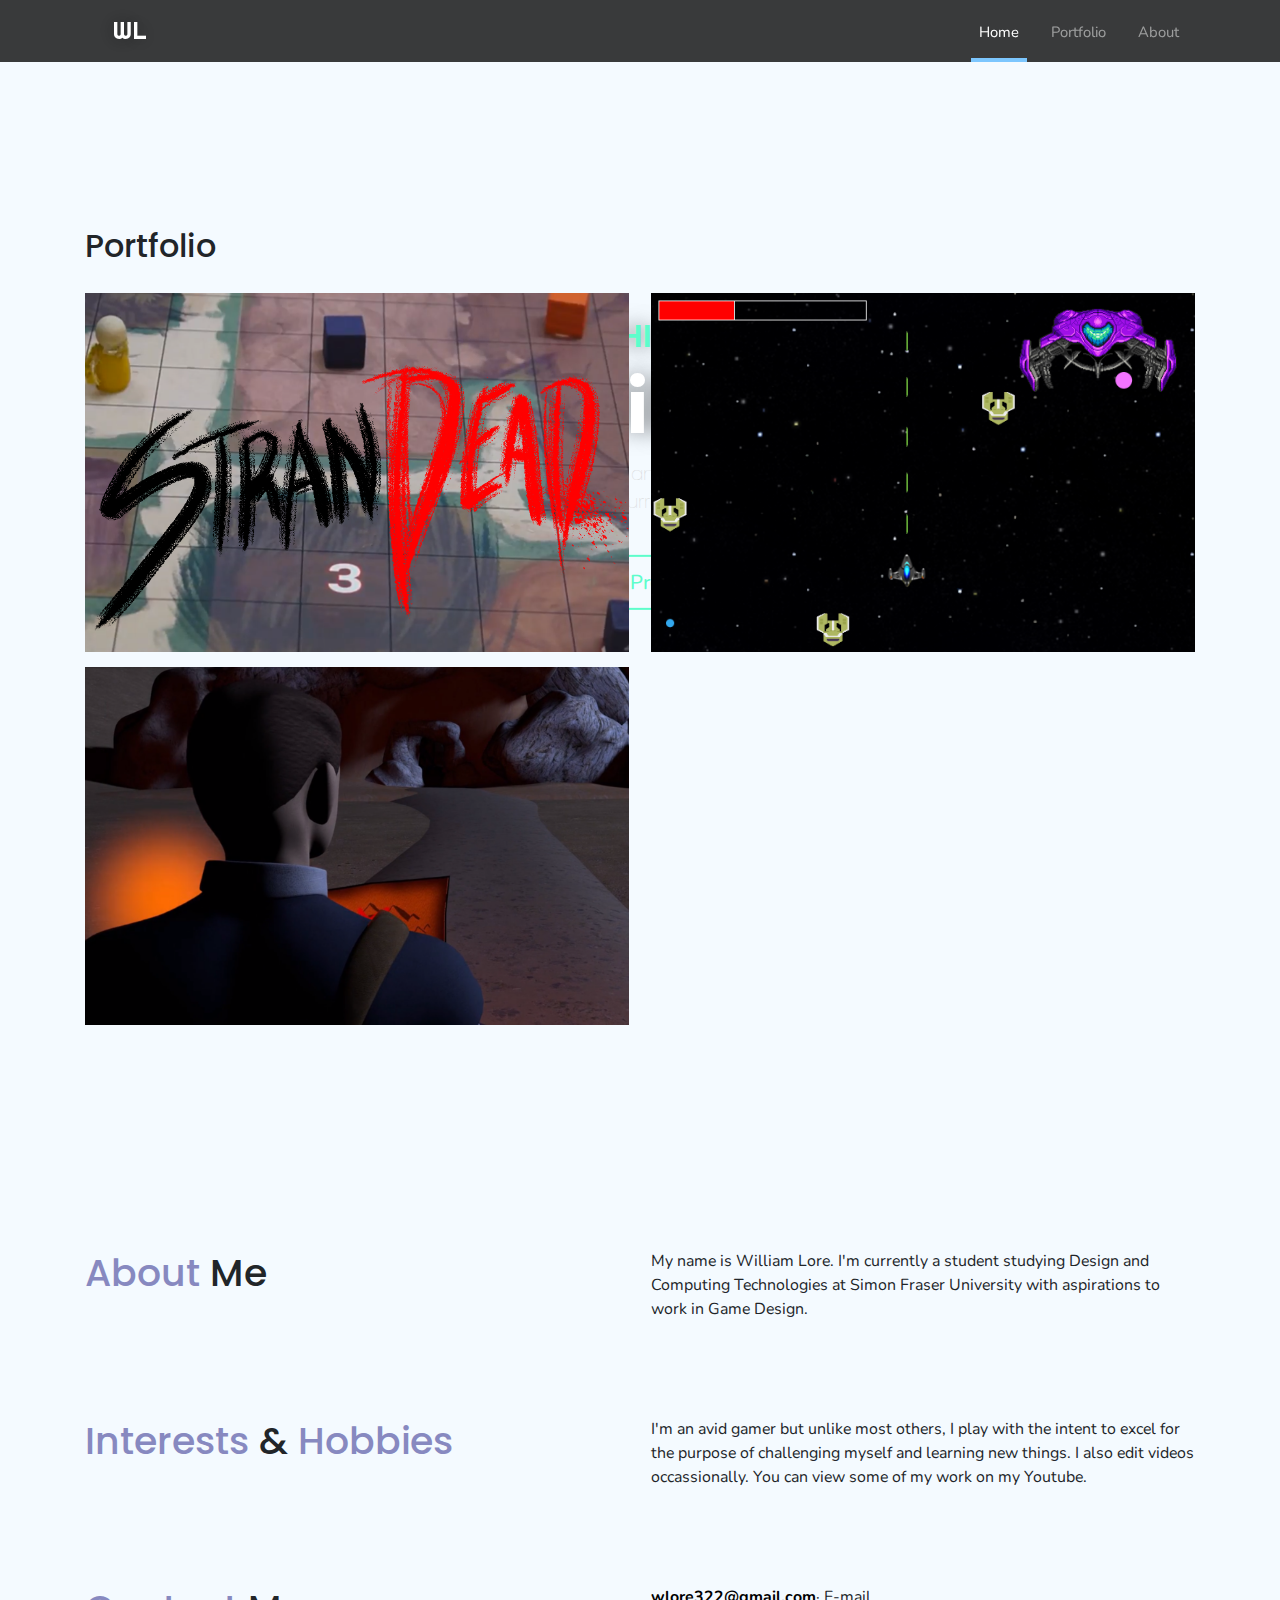
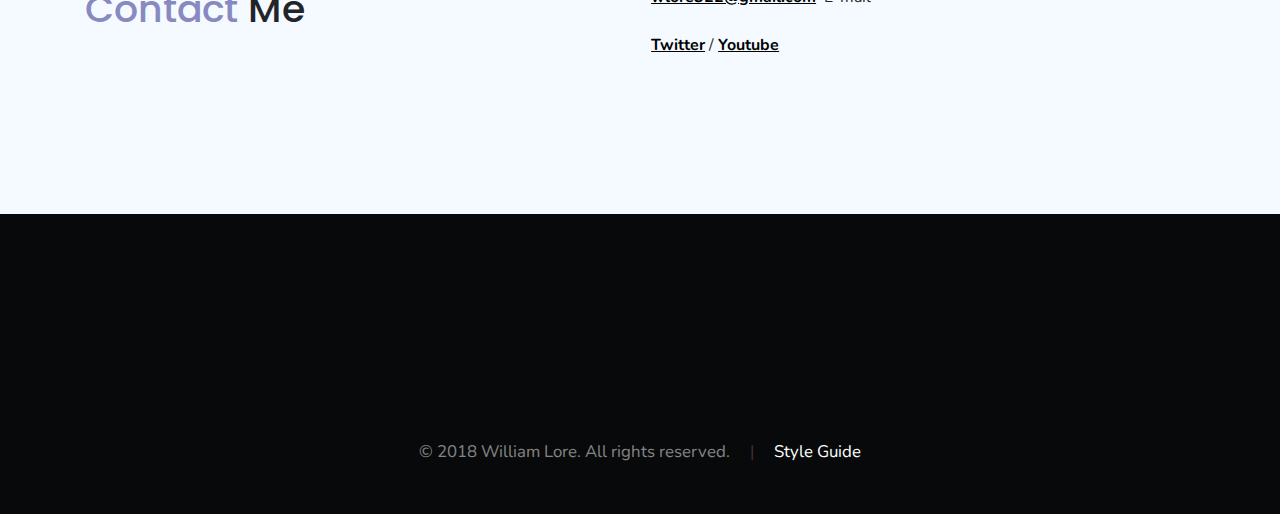
==== commit f185adb3: "Modals Implemented" ====
--- a/Final Portfolio/index.html
+++ b/Final Portfolio/index.html
@@ -25,107 +25,171 @@
 </head>
 
 <body>
-  <nav class="navbar navbar-expand-md navbar-dark fixed-top navbar-color">
-      <div class="container">
+<!-- Navigation Bar -->
+<nav class="navbar navbar-expand-md navbar-dark fixed-top navbar-color">
+    <div class="container">
         <a class="navbar-brand" href="#1">WL </a>
         <button class="navbar-toggler collapsed" type="button" data-toggle="collapse" data-target="#navbarCollapse" aria-controls="navbarCollapse" aria-expanded="false" aria-label="Toggle navigation">
-          <span class="navbar-toggler-icon"></span>
+            <span class="navbar-toggler-icon"></span>
         </button>
         <div class="navbar-collapse collapse navbar-custom" id="navbarCollapse">
-          <ul class="navbar-nav">
-              <li class="nav-item"><a class="nav-link active" href="#1">Home</a></li>
-              <li class="nav-item"><a class="nav-link" href="#2">Portfolio</a></li>
-              <li class="nav-item"><a class="nav-link" href="#3">About</a></li>
-          </ul>
+            <ul class="navbar-nav">
+                <li class="nav-item"><a class="nav-link active" href="#1">Home</a></li>
+                <li class="nav-item"><a class="nav-link" href="#2">Portfolio</a></li>
+                <li class="nav-item"><a class="nav-link" href="#3">About</a></li>
+            </ul>
         </div>
-      </div>
-  </nav>
-  <div class="sections">
-    <!-- Splash page -->
-    <section class="intro" id="1">
-        <video autoplay muted loop id="myVideo">
-        <source src="testpls.mp4" type="video/mp4">
-        </video>
-    </section>
-    <div class="intro-text">
-        <h1>HI.</h1>
-        <h2>I'm William.</h2> 
-        <p class="short-bio">
-        I'm a game designer and video editor. I live in Vancouver and am currently a student at SFU.
-        </p>
-        <button class="button"> View Projects </button>
     </div>
-    <!-- Portfolio Section -->
-    <section class="portfolio" id="2">
-        <div class="container">
-            <h3>Portfolio</h3>
-            <div class="container-portfolio">
-                <div class="portfolio-item">
-                    <img src="img/iat312-project.png" alt="Image" class="image">
-                    <a href="strandead.html">
-                        <div class="overlay">
-                            <div class="overlay-title">StranDead</div>
-                            <div class="overlay-text">View Project Details</div>
-                        </div>
-                    </a>
-                </div>
-                <div class="portfolio-item">
-                    <a href="projectOne.html">
-                    <img src="img/iat167-project.png" alt="Image" class="image">
-                    <a href="projectTwo.html"></a>
-                        <div class="overlay">
-                            <div class="overlay-title">Earth Defense</div>
-                            <div class="overlay-text">View Project Details</div>
-                        </div>
-                    </a>
-                </div>
-                <div class="portfolio-item">
-                    <img src="img/iat343-project.png" alt="Image" class="image">
-                    <a href="https://sydneemcleod.wixsite.com/343animation/final-project">
-                        <div class="overlay">
-                            <div class="overlay-title">Itsy Bitsy Spider</div>
-                            <div class="overlay-text">View Project Site</div>
-                        </div>
-                    </a>
-                </div>
+</nav>
+<!-- Sections -->
+<div class="sections">
+<!-- Splash Page -->
+<section class="intro" id="1">
+    <video autoplay muted loop id="myVideo">
+    <source src="testpls.mp4" type="video/mp4">
+    </video>
+</section>
+<div class="intro-text">
+    <h1>HI.</h1>
+    <h2>I'm William.</h2> 
+    <p class="short-bio">
+    I'm a game designer and video editor. I live in Vancouver and am currently a student at SFU.
+    </p>
+    <button class="button"> View Projects </button>
+</div>
+<!-- Portfolio Section -->
+<section class="portfolio" id="2">
+    <div class="container">
+        <h3>Portfolio</h3>
+        <div class="container-portfolio">
+            <div class="portfolio-item">
+                <img src="img/iat312-project.png" alt="Image" class="image">
+                <a data-toggle="modal" data-toggle="modal" data-toggle="modal" data-target="#modalOne">
+                    <div class="overlay">
+                        <div class="overlay-title">StranDead</div>
+                        <div class="overlay-text">View Project Details</div>
+                    </div>
+                </a>
+            </div>
+            <div class="portfolio-item">
+                <a href="projectOne.html">
+                <img src="img/iat167-project.png" alt="Image" class="image">
+                <a data-toggle="modal" data-toggle="modal" data-toggle="modal" data-target="#modalTwo">
+                    <div class="overlay">
+                        <div class="overlay-title">Earth Defense</div>
+                        <div class="overlay-text">View Project Details</div>
+                    </div>
+                </a>
+            </div>
+            <div class="portfolio-item">
+                <img src="img/iat343-project.png" alt="Image" class="image">
+                <a href="https://sydneemcleod.wixsite.com/343animation/final-project">
+                    <div class="overlay">
+                        <div class="overlay-title">Itsy Bitsy Spider</div>
+                        <div class="overlay-text">View Project Site</div>
+                    </div>
+                </a>
             </div>
         </div>
-    </section>
-    <!-- About Section -->
-    <section class="about" id="3">
-        <div class="container">
-            <div class="container-about">
-                <h3><span class="highlight">About</span> Me </h3>
-                <p class="about-text"> My name is William Lore. I'm currently a student studying Design and Computing
-                    Technologies at Simon Fraser University with aspirations to work in Game Design. 
-                </p>
+    </div>
+</section>
+<!-- About Section -->
+<section class="about" id="3">
+    <div class="container">
+        <div class="container-about">
+            <h3><span class="highlight">About</span> Me </h3>
+            <p class="about-text"> My name is William Lore. I'm currently a student studying Design and Computing
+                Technologies at Simon Fraser University with aspirations to work in Game Design. 
+            </p>
+        </div>
+        <div class="container-about">
+            <h3><span class="highlight">Interests</span> & <span class="highlight">Hobbies</span></h3>
+            <p class="about-text">I'm an avid gamer but unlike most others, I play with the intent to excel for the purpose of challenging myself and learning new things. I also edit videos occassionally. You can view some of my work on my Youtube.
+            </p>
+        </div>
+        <div class="container-about">
+            <h3><span class="highlight">Contact</span> Me </h3>
+            <p class="contact" >
+                <a href="mailto:wlore322@gmail.com">wlore322@gmail.com</a>· E-mail <br><br>
+                <a href="https://twitter.com/guillaumester">Twitter</a> /
+                <a href="https://www.youtube.com/channel/UC8krr8cis5Eqs2xwgETRbFA">Youtube</a> 
+            </p>
+        </div>
+    </div>
+</section>
+</div> <!-- End of Sections -->
+<!-- Modal -->
+<div class="modal fade" id="modalOne" tabindex="-1" role="dialog" aria-labelledby="modalOne" aria-hidden="true">
+        <div class="modal-dialog" role="document">
+          <div class="modal-content">
+                <div id="myCarousel" class="carousel slide" data-ride="carousel">
+                    <ol class="carousel-indicators">
+                        <li data-target="#myCarousel" data-slide-to="0" class="active"></li>
+                        <li data-target="#myCarousel" data-slide-to="1"></li>
+                        <li data-target="#myCarousel" data-slide-to="2"></li>
+                        <li data-target="#myCarousel" data-slide-to="3"></li>
+                        <li data-target="#myCarousel" data-slide-to="4"></li>
+                    </ol>
+                    <div class="carousel-inner">
+                        <div class="carousel-item active">
+                            <img class="d-block w-100" src="img/playtest1.jpg" alt="First slide">
+                        </div>
+                        <div class="carousel-item">
+                            <img class="d-block w-100" src="img/playtest2.jpg" alt="Second slide">
+                        </div>
+                        <div class="carousel-item">
+                            <img class="d-block w-100" src="img/resources1.png" alt="Third slide">
+                        </div>
+                        <div class="carousel-item">
+                            <img class="d-block w-100" src="img/playtest3.png" alt="Fourth slide">
+                        </div>
+                        <div class="carousel-item">
+                                <img class="d-block w-100" src="img/resources2.jpg" alt="Fifth slide">
+                        </div>
+                    </div>
+                    <a class="carousel-control-prev" href="#myCarousel" role="button" data-slide="prev">
+                        <span class="carousel-control-prev-icon" aria-hidden="true"></span>
+                        <span class="sr-only">Previous</span>
+                    </a>
+                    <a class="carousel-control-next" href="#myCarousel" role="button" data-slide="next">
+                        <span class="carousel-control-next-icon" aria-hidden="true"></span>
+                        <span class="sr-only">Next</span>
+                    </a>
+                    </div>
+            <div class="modal-body">
+              ...
             </div>
-            <div class="container-about">
-                <h3><span class="highlight">Interests</span> & <span class="highlight">Hobbies</span></h3>
-                <p class="about-text">I'm an avid gamer but unlike most others, I play with the intent to excel for the purpose of challenging myself and learning new things. I also edit videos occassionally. You can view some of my work on my Youtube.
-                </p>
+            <div class="modal-footer">
+              <button type="button" class="btn btn-secondary" data-dismiss="modal">Close</button>
+              <button type="button" class="btn btn-primary">Save changes</button>
             </div>
-            <div class="container-about">
-                <h3><span class="highlight">Contact</span> Me </h3>
-                <p class="contact" >
-                    <a href="mailto:wlore322@gmail.com">wlore322@gmail.com</a>· E-mail <br><br>
-                    <a href="https://twitter.com/guillaumester">Twitter</a> /
-                    <a href="https://www.youtube.com/channel/UC8krr8cis5Eqs2xwgETRbFA">Youtube</a> 
-                </p>
+          </div>
+        </div>
+</div>
+<div class="modal fade" id="modalTwo" tabindex="-1" role="dialog" aria-labelledby="modalTwo" aria-hidden="true">
+        <div class="modal-dialog" role="document">
+          <div class="modal-content">
+            <div class="modal-body">
+              ...
+            </div>
+            <div class="modal-footer">
+              <button type="button" class="btn btn-secondary" data-dismiss="modal">Close</button>
+              <button type="button" class="btn btn-primary">Save changes</button>
+            </div>
+          </div>
+        </div>
+</div>
 
-            </div>
-        </div>
-    </section>
-  </div>
-  <!-- Footer -->
-  <footer>
-    <div class="footer-inner">
-        <span>© 2018 William Lore. All rights reserved.</span>
-        <a href="#"> Style Guide</a>
-    </div>
-  </footer>
+<!-- ETSET -->
+<!-- Footer -->
+<footer>
+<div class="footer-inner">
+    <span>© 2018 William Lore. All rights reserved.</span>
+    <a href="#"> Style Guide</a>
+</div>
+</footer>
 
-  <script src="js/myscripts.js"></script>
+<script src="js/myscripts.js"></script>
   
 </body>
 </html>
--- a/Final Portfolio/css/main.css
+++ b/Final Portfolio/css/main.css
@@ -111,7 +111,7 @@
 }
 
 /*sections styling*/
-.sections, .portfolio{
+.sections, .portfolio {
     background-color: #F4FAFF;
 }
 
@@ -209,7 +209,24 @@
 .about a:hover{
     color:#7CC6FE;
 }
-
+/* process analysis */
+h4{
+    font-size:2.7em;
+    font-family: 'Poppins', sans-serif;
+    font-weight:bold;
+	color:#5DFDCB;
+}
+.slideshow{
+    align-items: center;
+    max-width:1154px;
+    margin: 90px auto;
+}
+.carousel-indicators li {
+    width: 10px;
+    height: 10px;
+    border-radius: 100%;
+    cursor:pointer;
+  }
 
 /* footer styling */
 footer{
@@ -217,7 +234,7 @@
     font-size:1em;
     color: #6e6e6e;
     width:100%;
-    min-height:210px;
+    min-height:300px;
 }
 footer a{
     color:white;
@@ -228,7 +245,7 @@
 }
 .footer-inner{
     color: rgba(255, 255, 255, 0.5);
-    margin: 30px auto;
+    margin: 50px auto;
     max-width:1154px;
     text-align:center;
 }
@@ -238,3 +255,24 @@
     padding: 0 1rem 0 1.2rem;
     color: rgba(255, 255, 255, 0.2);
 }
+
+/* modal styling*/
+.test-div{
+    height:300px;
+    width:1154px;
+    background-color:white;
+}
+.modal-dialog{
+    max-width:850px;
+}
+.modal img{
+    min-height:100%;
+    width:auto;
+}
+
+.carousel-inner > .item {
+    -webkit-transition: 3s ease-in-out left;
+    -moz-transition: 3s ease-in-out left;
+    -o-transition: 3s ease-in-out left;
+    transition: 3s ease-in-out left;
+}--- a/Final Portfolio/css/grid.css
+++ b/Final Portfolio/css/grid.css
@@ -18,6 +18,11 @@
     max-width:1138px;
     flex-wrap:wrap;
     justify-content: space-between;
+}
+.container-project{
+    display:flex;
+    max-width:1138px;
+    flex-wrap:wrap;
 }
 footer{
     display:flex;
